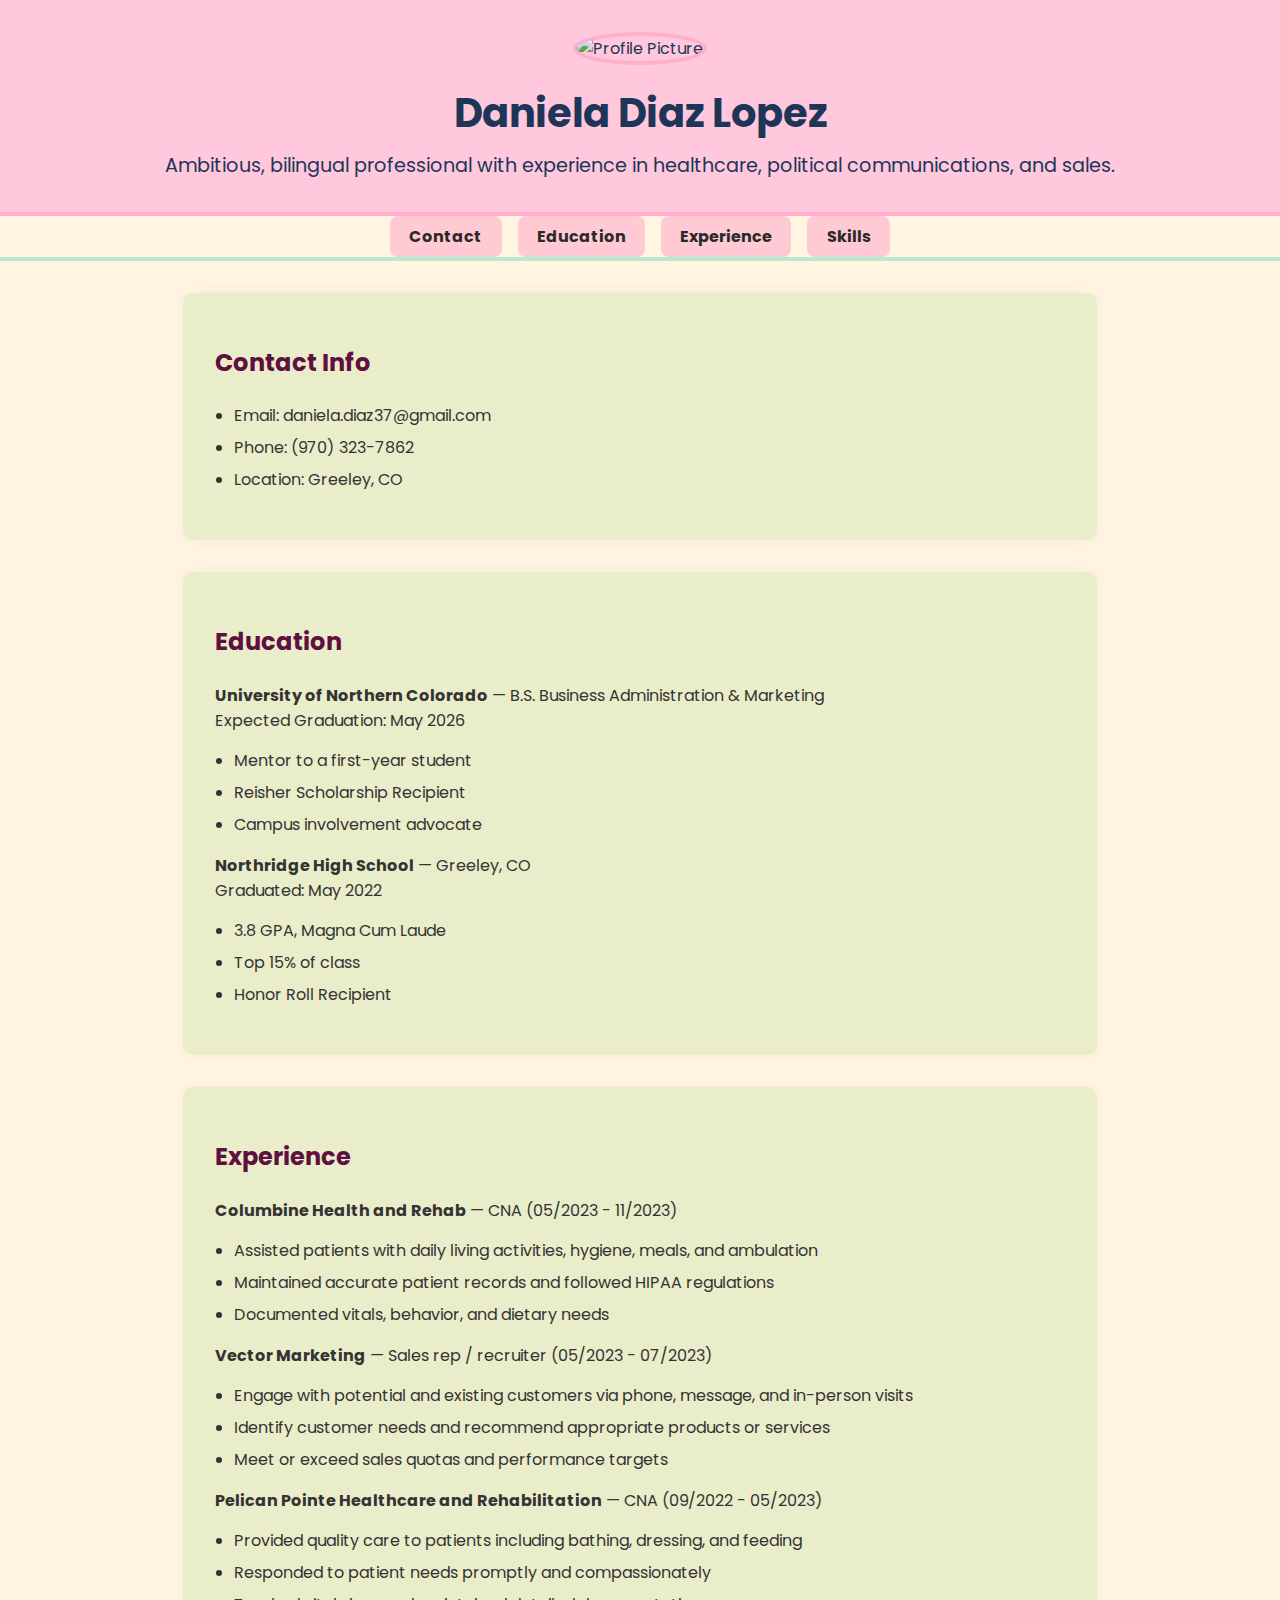
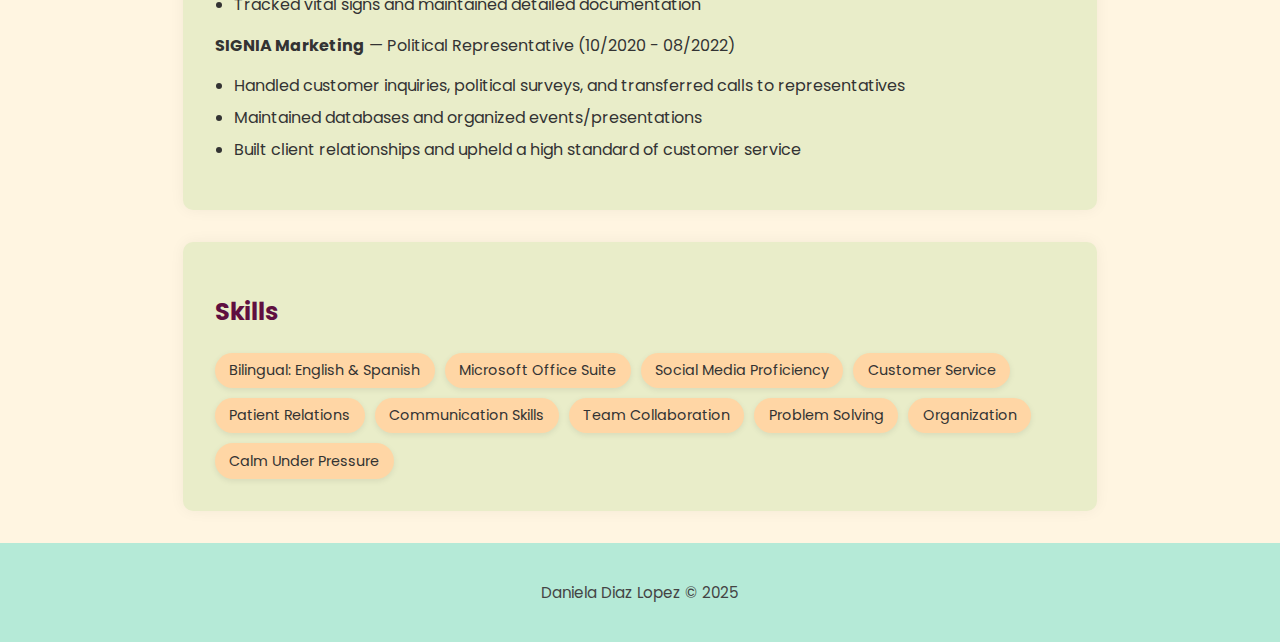
==== resume/index.html @ 370472af "Update index.html" ====
<!DOCTYPE html>
<html lang="en">
<head>
  <meta charset="UTF-8" />
  <meta name="viewport" content="width=device-width, initial-scale=1.0" />
  <title>Resume</title>
  <link rel="stylesheet" href="css/style.css" />
  <link href="https://fonts.googleapis.com/css2?family=Poppins:wght@400;700&display=swap" rel="stylesheet" />
</head>
<body>
  <header>
    <img src="images/profileimg.png" alt="Profile Picture" class="profile-img">
    <h1>Daniela Diaz Lopez</h1>
    <p>Ambitious, bilingual professional with experience in healthcare, political communications, and sales.</p>
  </header>

  <nav>
    <a href="#contact">Contact</a>
    <a href="#education">Education</a>
    <a href="#experience">Experience</a>
    <a href="#skills">Skills</a>
  </nav>

  <main>
    <section id="contact">
      <h2>Contact Info</h2>
      <ul>
        <li>Email: daniela.diaz37@gmail.com</li>
        <li>Phone: (970) 323-7862</li>
        <li>Location: Greeley, CO </li>
      </ul>
    </section>

    <section id="education">
      <h2>Education</h2>
      <p><strong>University of Northern Colorado</strong> — B.S. Business Administration & Marketing<br>Expected Graduation: May 2026</p>
      <ul>
        <li>Mentor to a first-year student</li>
        <li>Reisher Scholarship Recipient</li>
        <li>Campus involvement advocate</li>
      </ul>

      <p><strong>Northridge High School</strong> — Greeley, CO<br>Graduated: May 2022</p>
      <ul>
        <li>3.8 GPA, Magna Cum Laude</li>
        <li>Top 15% of class</li>
        <li>Honor Roll Recipient</li>
      </ul>
    </section>

    <section id="experience">
      <h2>Experience</h2>
      <p><strong>Columbine Health and Rehab</strong> — CNA (05/2023 - 11/2023)</p>
      <ul>
        <li>Assisted patients with daily living activities, hygiene, meals, and ambulation</li>
        <li>Maintained accurate patient records and followed HIPAA regulations</li>
        <li>Documented vitals, behavior, and dietary needs</li>
      </ul>
      <p><strong>Vector Marketing</strong> — Sales rep / recruiter (05/2023 - 07/2023)</p>
      <ul>
        <li>Engage with potential and existing customers via phone, message, and in-person visits</li>
        <li>Identify customer needs and recommend appropriate products or services</li>
        <li>Meet or exceed sales quotas and performance targets </li>
      </ul>
      <p><strong>Pelican Pointe Healthcare and Rehabilitation</strong> — CNA (09/2022 - 05/2023)</p>
      <ul>
        <li>Provided quality care to patients including bathing, dressing, and feeding</li>
        <li>Responded to patient needs promptly and compassionately</li>
        <li>Tracked vital signs and maintained detailed documentation</li>
      </ul>

      <p><strong>SIGNIA Marketing</strong> — Political Representative (10/2020 - 08/2022)</p>
      <ul>
        <li>Handled customer inquiries, political surveys, and transferred calls to representatives</li>
        <li>Maintained databases and organized events/presentations</li>
        <li>Built client relationships and upheld a high standard of customer service</li>
      </ul>
    </section>

    <section id="skills">
      <h2>Skills</h2>
      <div class="skills-grid">
        <span>Bilingual: English & Spanish</span>
        <span>Microsoft Office Suite</span>
        <span>Social Media Proficiency</span>
        <span>Customer Service</span>
        <span>Patient Relations</span>
        <span>Communication Skills</span>
        <span>Team Collaboration</span>
        <span>Problem Solving</span>
        <span>Organization</span>
        <span>Calm Under Pressure</span>
      </div>
    </section>
  </main>

  <footer>
    <p> Daniela Diaz Lopez © 2025</p>
  </footer>
</body>
</html>
---- resume/css/style.css ----
body {
  font-family: 'Poppins', sans-serif;
  margin: 0;
  padding: 0;
  background-color: #fff5e1; 
  color: #333;
}

header {
  text-align: center;
  background-color: #ffc8dd; 
  color: #1d3557;
  padding: 2em 1em;
  border-bottom: 4px solid #ffafcc;
}

header h1 {
  font-size: 2.5em;
  margin: 0.2em 0;
}

header p {
  font-size: 1.2em;
  margin: 0;
}


.profile-img {
  width: 120px;
  height: 120px;
  object-fit: cover;
  border-radius: 50%;
  border: 4px solid #ffafcc;
  margin-bottom: 10px;
}

nav {
  display: flex;
  justify-content: center;
  flex-wrap: wrap;
  background-color: 
  padding: 1em;
  border-bottom: 4px solid #b5ead7;
  gap: 1em;
}

nav a {
  color: #2a2a2a;
  text-decoration: none;
  padding: 0.5em 1.2em;
  background-color: #ffcad4; 
  border-radius: 8px;
  font-weight: bold;
  transition: background-color 0.3s;
}

nav a:hover {
  background-color: #bde0fe; 
}

section {
  max-width: 850px;
  margin: 2em auto;
  padding: 2em;
  background-color: #e9edc9; 
  border-radius: 10px;
  box-shadow: 0 0 15px rgba(0, 0, 0, 0.05);
}

section h2 {
  color: #5f0f40;
  margin-bottom: 1em;
}

section ul {
  padding-left: 1.2em;
}

section ul li {
  margin-bottom: 0.5em;
  line-height: 1.5;
}

.skills-grid {
  display: flex;
  flex-wrap: wrap;
  gap: 10px;
  margin-top: 1em;
}

.skills-grid span {
  background-color: #ffd6a5; 
  padding: 0.5em 1em;
  border-radius: 20px;
  font-size: 0.9em;
  box-shadow: 0 2px 6px rgba(0, 0, 0, 0.08);
  color: #333;
}


footer {
  text-align: center;
  background-color: #b5ead7;
  color: #444;
  padding: 1.5em 1em;
  font-size: 0.95em;
}
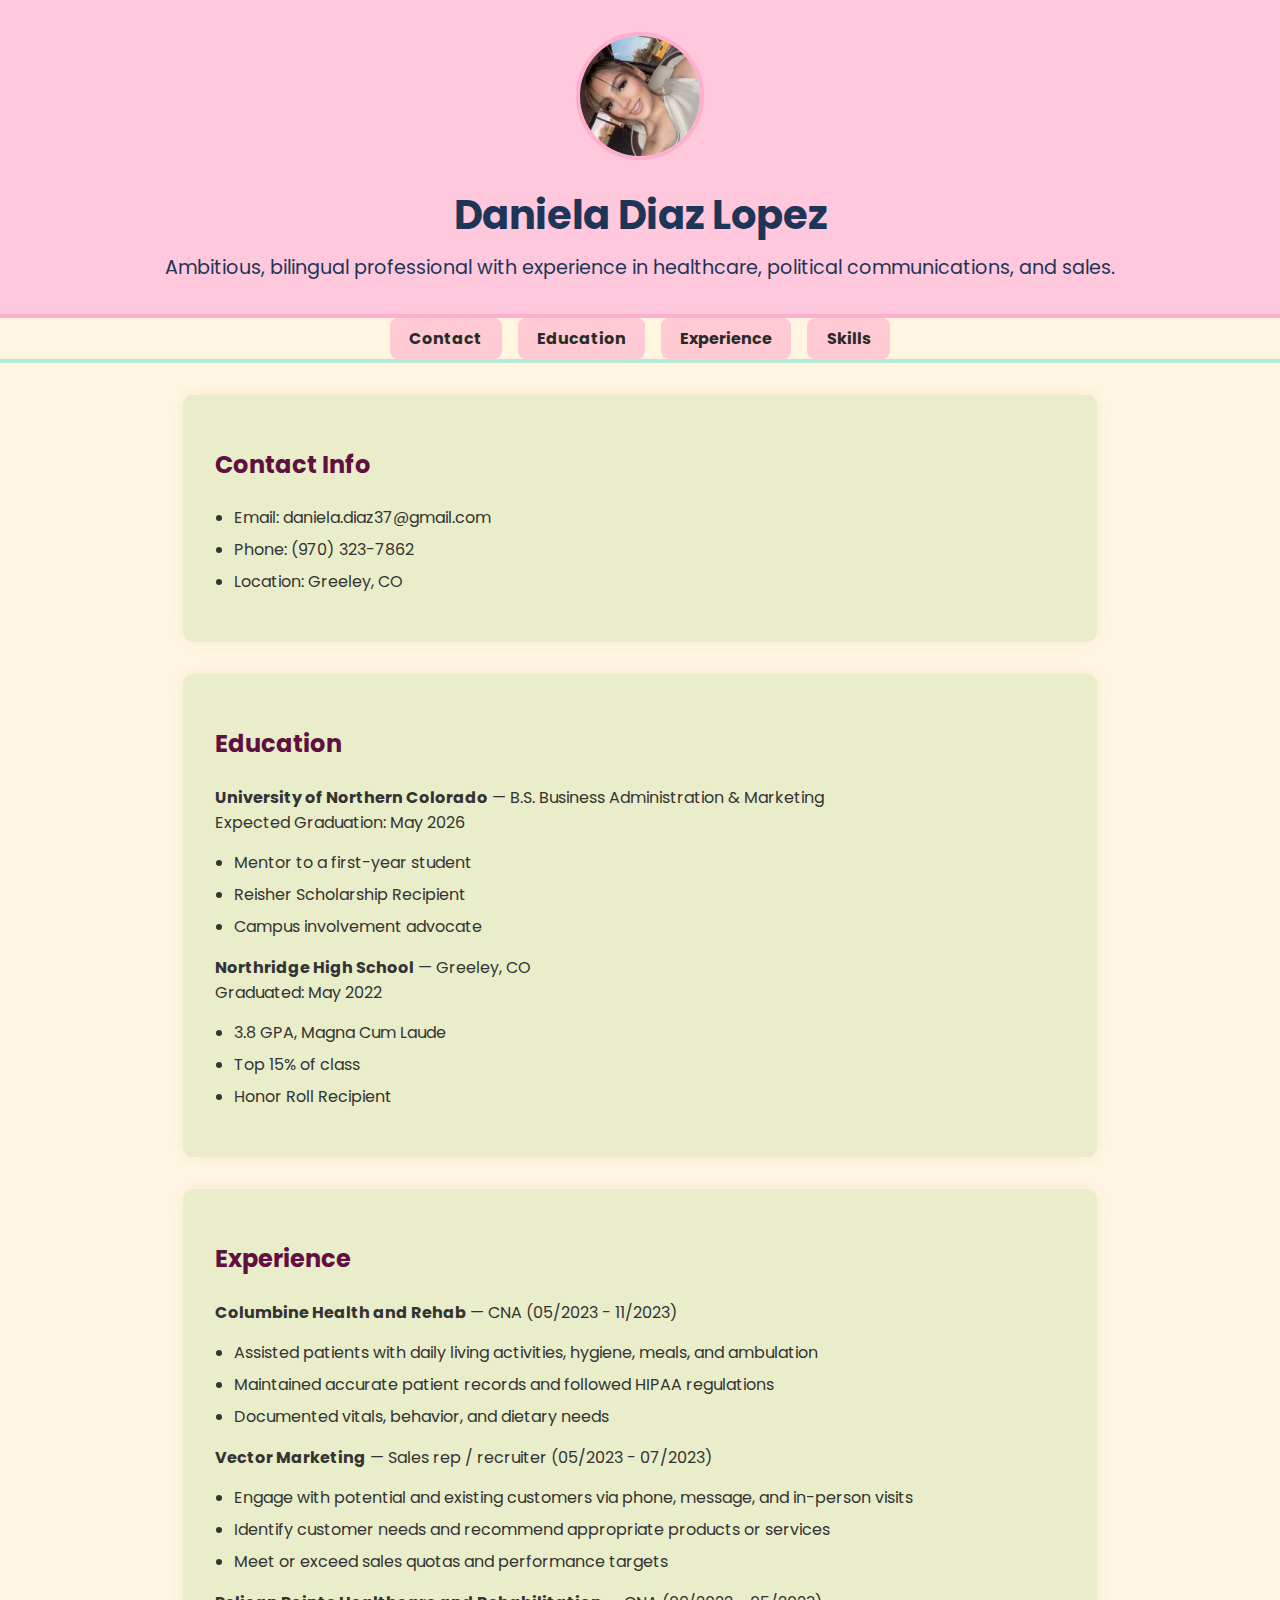
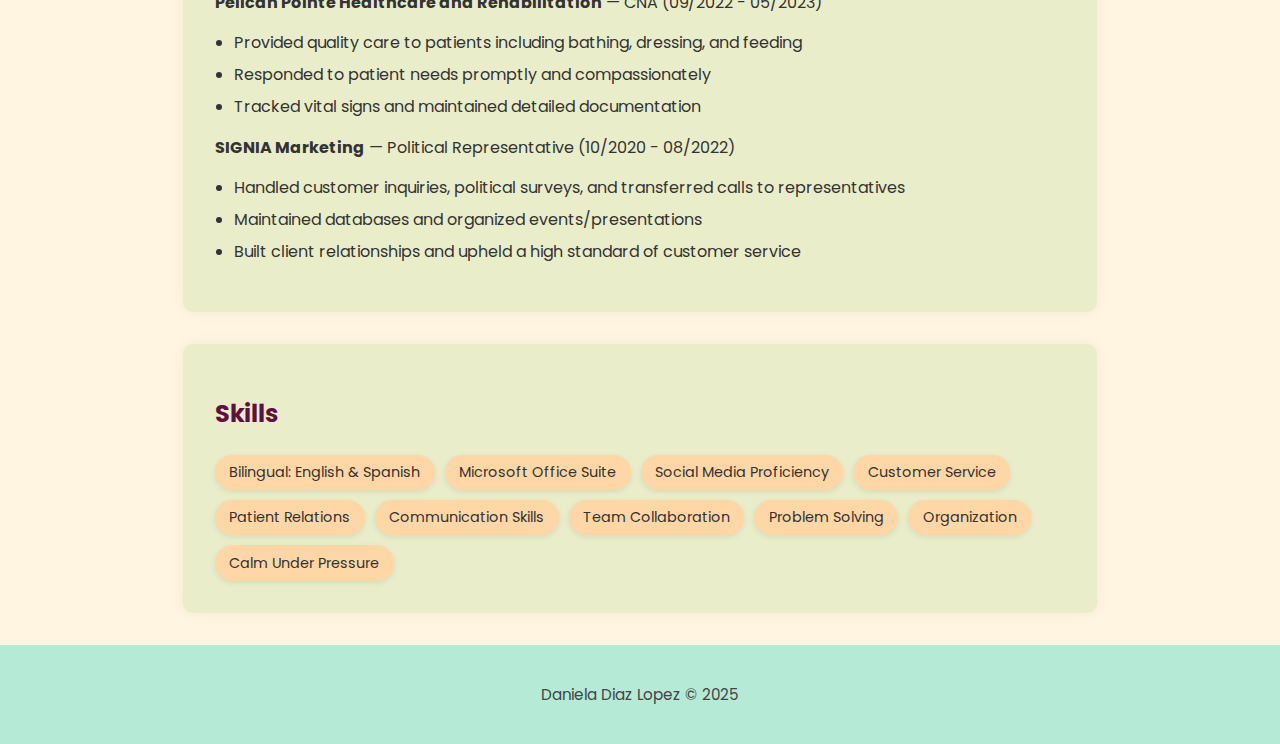
==== commit 1105ee10: "Update index.html" ====
--- a/resume/index.html
+++ b/resume/index.html
@@ -1,15 +1,15 @@
 <!DOCTYPE html>
 <html lang="en">
 <head>
-  <meta charset="UTF-8" />
-  <meta name="viewport" content="width=device-width, initial-scale=1.0" />
+  <meta charset="UTF-8"/>
+  <meta name="viewport" content="width=device-width, initial-scale=1.0"/>
   <title>Resume</title>
-  <link rel="stylesheet" href="css/style.css" />
-  <link href="https://fonts.googleapis.com/css2?family=Poppins:wght@400;700&display=swap" rel="stylesheet" />
+  <link rel="stylesheet" href="css/style.css"/>
+  <link href="https://fonts.googleapis.com/css2?family=Poppins:wght@400;700&display=swap" rel="stylesheet"/>
 </head>
 <body>
   <header>
-    <img src="images/profileimg.png" alt="Profile Picture" class="profile-img">
+    <img src="../images/daniela-profile.jpg" alt="Profile Picture" class="profile-img">
     <h1>Daniela Diaz Lopez</h1>
     <p>Ambitious, bilingual professional with experience in healthcare, political communications, and sales.</p>
   </header>
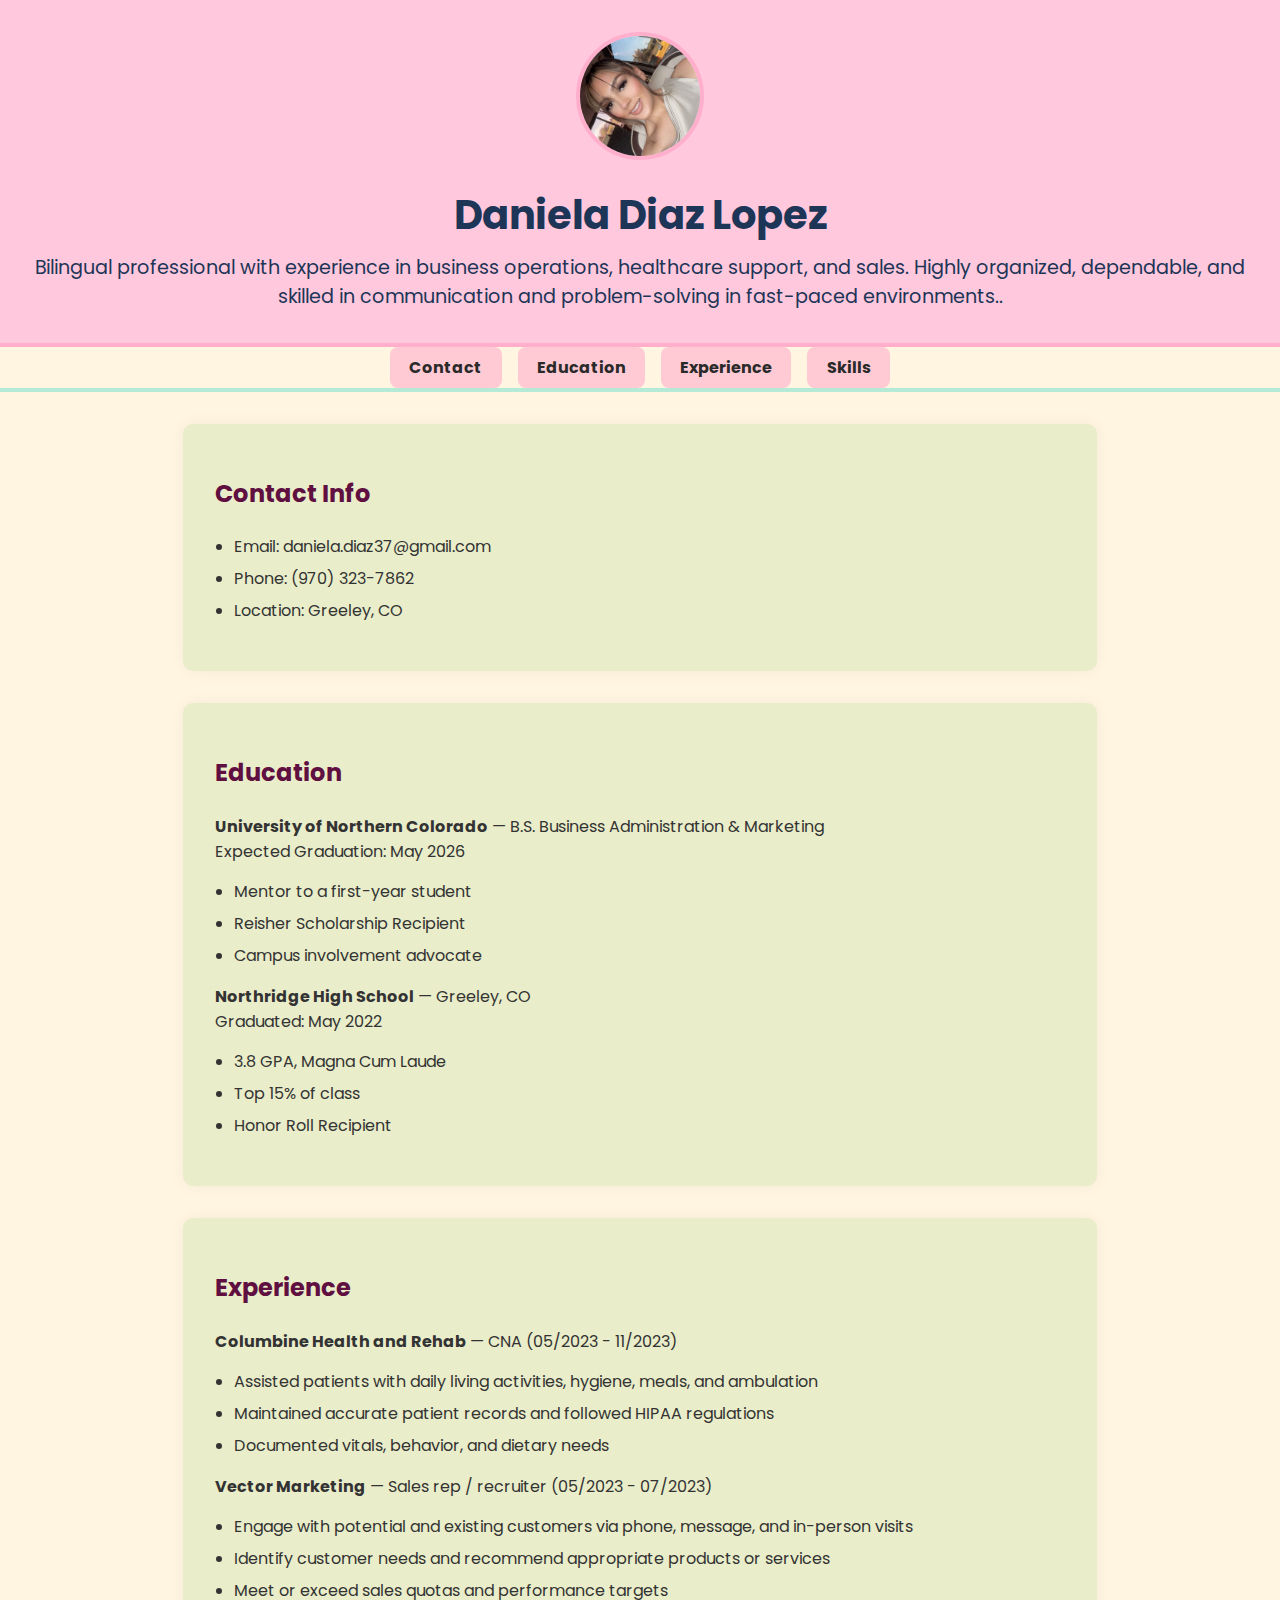
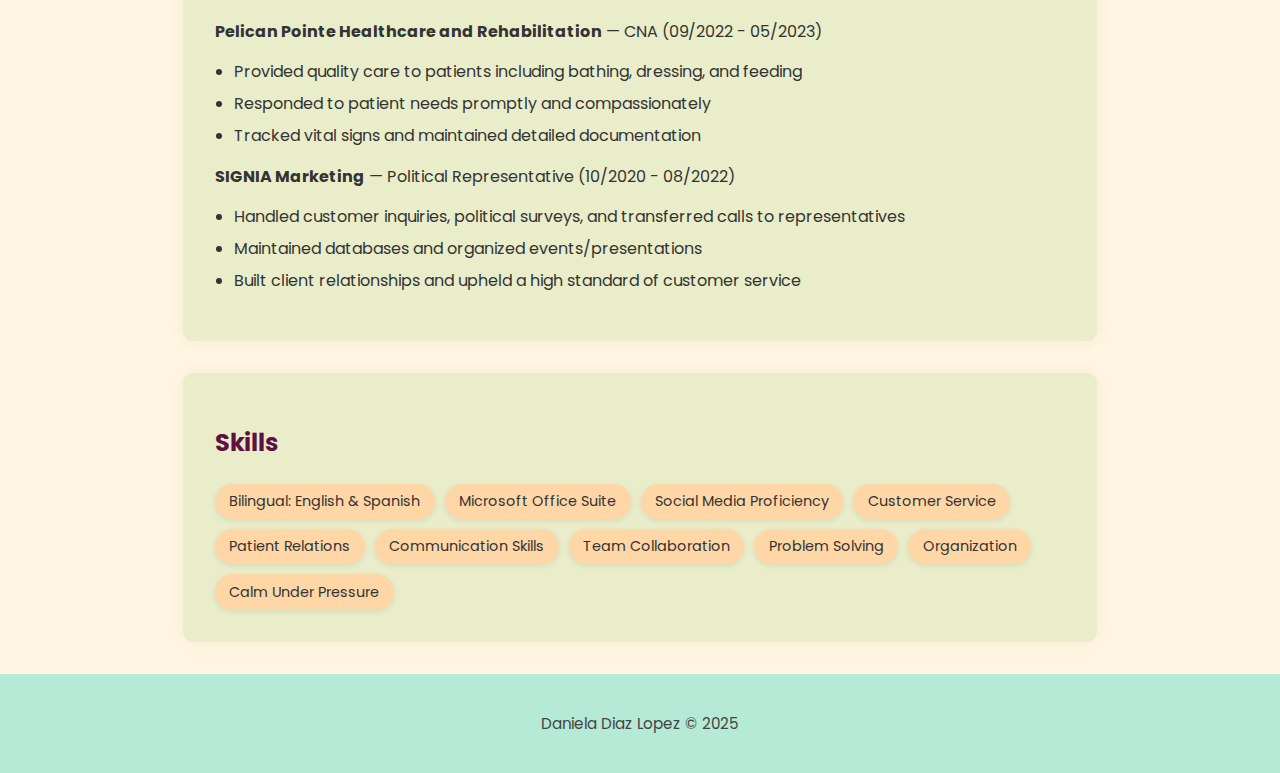
==== commit 00e9b0b1: "Update index.html" ====
--- a/resume/index.html
+++ b/resume/index.html
@@ -11,7 +11,7 @@
   <header>
     <img src="../images/daniela-profile.jpg" alt="Profile Picture" class="profile-img">
     <h1>Daniela Diaz Lopez</h1>
-    <p>Ambitious, bilingual professional with experience in healthcare, political communications, and sales.</p>
+    <p>Bilingual professional with experience in business operations, healthcare support, and sales. Highly organized, dependable, and skilled in communication and problem-solving in fast-paced environments..</p>
   </header>
 
   <nav>
